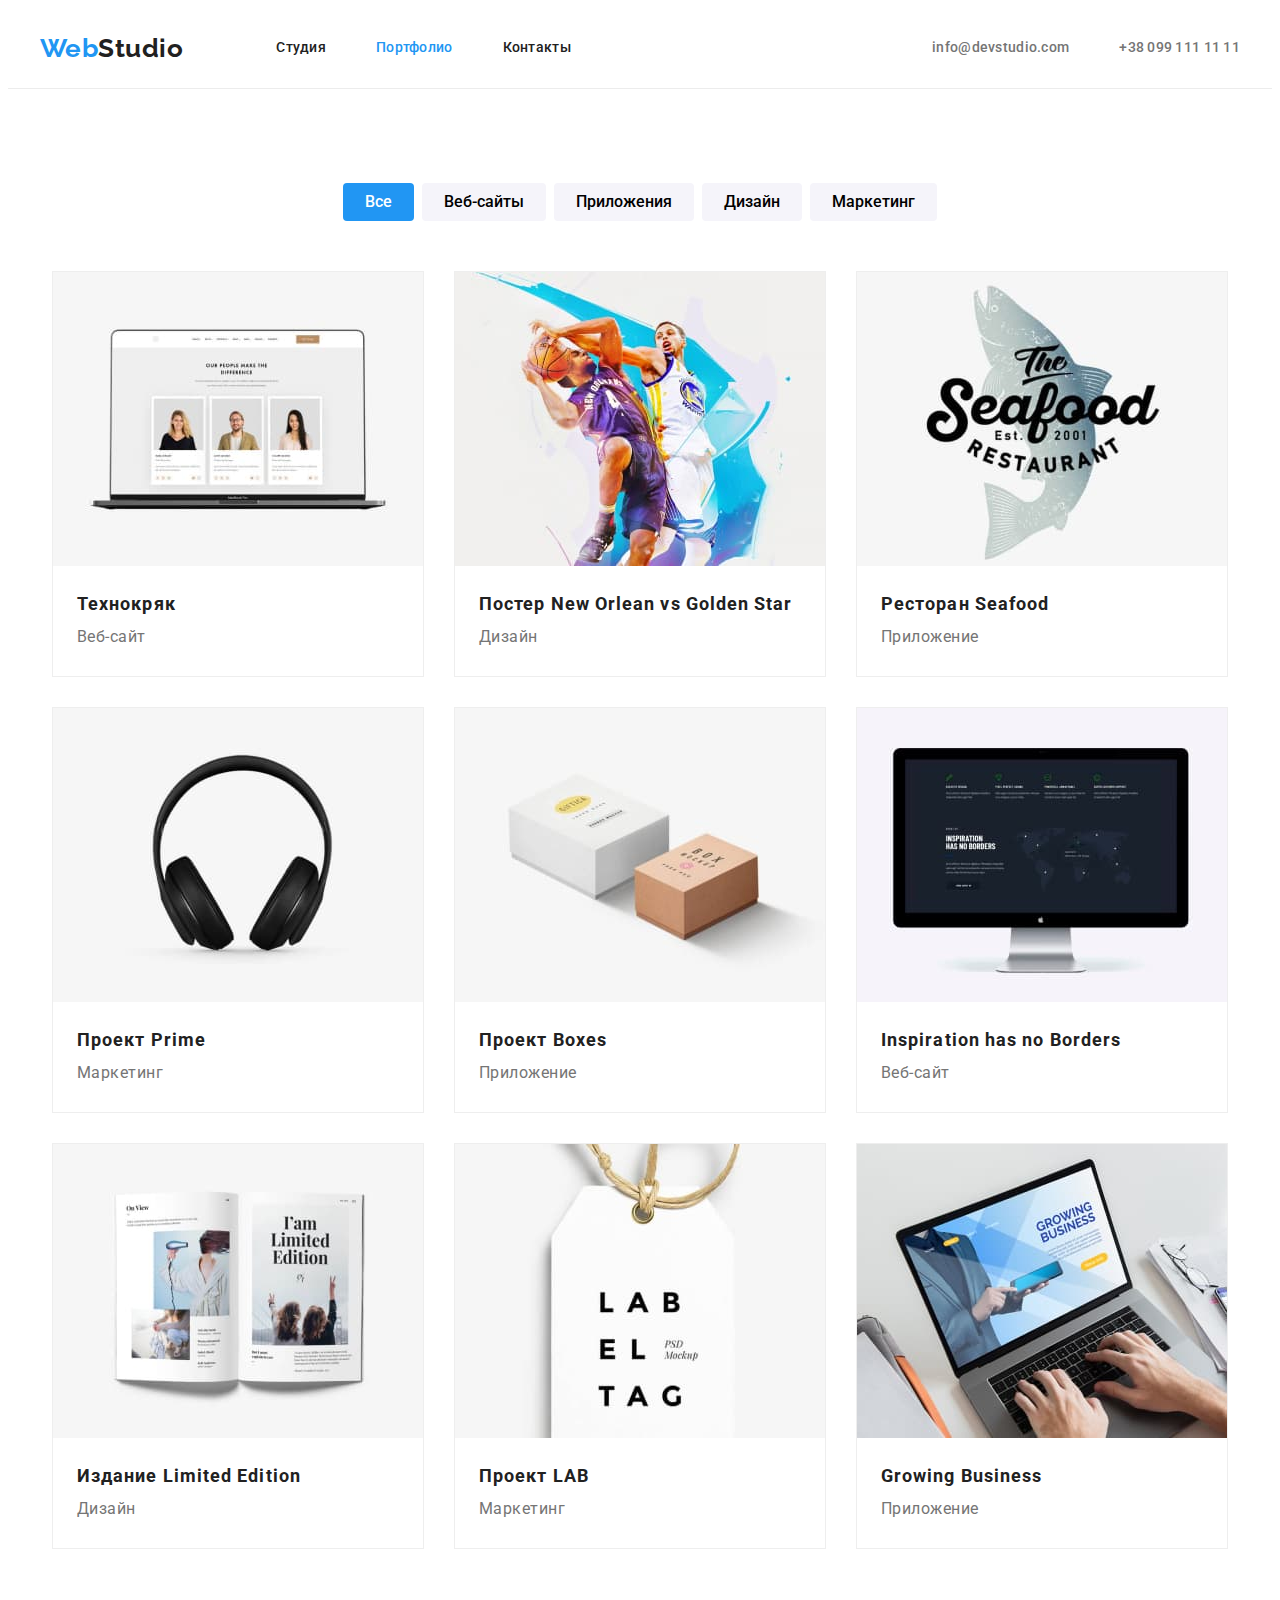
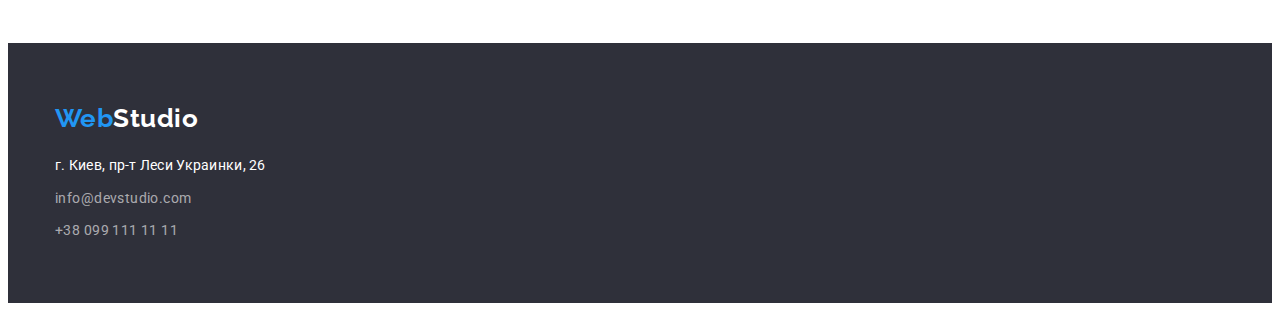
==== portfolio.html @ 53c99094 "Initial commit" ====
<!DOCTYPE html>
<html lang="ru">
  <head>
    <meta charset="UTF-8" />
    <meta http-equiv="X-UA-Compatible" content="IE=edge" />
    <meta name="viewport" content="width=device-width, initial-scale=1.0" />
    <title>Студия</title>
    <link rel="preconnect" href="https://fonts.googleapis.com" />
    <link rel="preconnect" href="https://fonts.gstatic.com" crossorigin />
    <link
      href="https://fonts.googleapis.com/css2?family=Raleway:wght@700&family=Roboto:wght@400;500;700;900&display=swap"
      rel="stylesheet"
    />
    <link
      rel="stylesheet"
      href="https://cdnjs.cloudflare.com/ajax/libs/modern-normalize/1.1.0/modern-normalize.min.css"
      integrity="sha512-wpPYUAdjBVSE4KJnH1VR1HeZfpl1ub8YT/NKx4PuQ5NmX2tKuGu6U/JRp5y+Y8XG2tV+wKQpNHVUX03MfMFn9Q=="
      crossorigin="anonymous"
      referrerpolicy="no-referrer"
    />
    <link rel="stylesheet" href="./css/styles.css" />
  </head>
  <!-- Body -->
  <body class="page">
    <header class="page-header">
      <div class="container">
        <nav>
          <a class="page-logo" href="index.html"> <span class="accent">Web</span>Studio </a>
          <ul class="link-list">
            <li class="item"><a class="link" href="./index.html">Студия</a></li>
            <li class="item"><a class="link current" href="./portfolio.html">Портфолио</a></li>
            <li class="item"><a class="link" href="">Контакты</a></li>
          </ul>
        </nav>
        <ul class="link-list">
          <li><a class="auth-nav" href="mailto:info@devstudio.com">info@devstudio.com</a></li>
          <li>
            <a class="auth-nav" href="tel:+380961111111">+38 099 111 11 11</a>
          </li>
        </ul>
      </div>
    </header>
    <main>
      <section class="section portfolio">
        <div class="container portfolio">
          <h1 class="portfolio-title">Наши работы</h1>
          <ul class="section-button">
            <li class="list-button">
              <button type="button" class="button current">Все</button>
            </li>
            <li class="list-button">
              <button type="button" class="button">Веб-сайты</button>
            </li>
            <li class="list-button">
              <button type="button" class="button">Приложения</button>
            </li>
            <li class="list-button">
              <button type="button" class="button">Дизайн</button>
            </li>
            <li class="list-button">
              <button type="button" class="button">Маркетинг</button>
            </li>
          </ul>

          <ul class="section-list">
            <li class="list-item">
              <img src="./images/portfolio_img/imgone.jpg" alt="Веб-сайт" width="370" />
              <div class="portfolio-link">
                <h2 class="title">Технокряк</h2>
                <p class="text">Веб-сайт</p>
              </div>
            </li>
            <li class="list-item">
              <img src="./images/portfolio_img/imgtwo.jpg" alt="Дизайн" width="370" />
              <div class="portfolio-link">
                <h2 class="title">Постер New Orlean vs Golden Star</h2>
                <p class="text">Дизайн</p>
              </div>
            </li>
            <li class="list-item">
              <img src="./images/portfolio_img/imgthree.jpg" alt="Приложение" width="370" />
              <div class="portfolio-link">
                <h2 class="title">Ресторан Seafood</h2>
                <p class="text">Приложение</p>
              </div>
            </li>
            <li class="list-item">
              <img src="./images/portfolio_img/imgfour.jpg" alt="Маркетинг" width="370" />
              <div class="portfolio-link">
                <h2 class="title">Проект Prime</h2>
                <p class="text">Маркетинг</p>
              </div>
            </li>
            <li class="list-item">
              <img src="./images/portfolio_img/imgfive.jpg" alt="Приложение" width="370" />
              <div class="portfolio-link">
                <h2 class="title">Проект Boxes</h2>
                <p class="text">Приложение</p>
              </div>
            </li>
            <li class="list-item">
              <img src="./images/portfolio_img/imgsix.jpg" alt="Веб-сайт" width="370" />
              <div class="portfolio-link">
                <h2 class="title">Inspiration has no Borders</h2>
                <p class="text">Веб-сайт</p>
              </div>
            </li>
            <li class="list-item">
              <img src="./images/portfolio_img/imgseven.jpg" alt="Дизайн" width="370" />
              <div class="portfolio-link">
                <h2 class="title">Издание Limited Edition</h2>
                <p class="text">Дизайн</p>
              </div>
            </li>
            <li class="list-item">
              <img src="./images/portfolio_img/imgeight.jpg" alt="Маркетинг" width="370" />
              <div class="portfolio-link">
                <h2 class="title">Проект LAB</h2>
                <p class="text">Маркетинг</p>
              </div>
            </li>
            <li class="list-item">
              <img src="./images/portfolio_img/imgnine.jpg" alt="Приложение" width="370" />
              <div class="portfolio-link">
                <h2 class="title">Growing Business</h2>
                <p class="text">Приложение</p>
              </div>
            </li>
          </ul>
        </div>
      </section>
    </main>
    <footer class="footer">
      <div class="container-footer">
        <a class="page-logo" href="index.html"> <span class="accent">Web</span>Studio </a>
        <address>
          <ul class="link-list">
            <li><a class="footer-link" href="#">г. Киев, пр-т Леси Украинки, 26</a></li>
            <li><a class="footer-nav" href="mailto:info@devstudio.com">info@devstudio.com</a></li>
            <li><a class="footer-nav" href="tel:+380961111111">+38 099 111 11 11</a></li>
          </ul>
        </address>
      </div>
    </footer>
  </body>
</html>
---- css/styles.css ----
:root {
  --primary-text-color: #757575;
  --title-text-color: #212121;
  --accent-color: #2196f3;
  --primary-white-color: #ffffff;
}

/* :any-link {
  text-decoration: none;
} */

/* Частковий ресет стилей браузера start */
ul {
  padding: 0;
  margin: 0;
  display: inline-block;
}
a {
  color: currentColor;
}

h1,
h2,
h4,
h5,
h6,
p {
  margin: 0;
  text-align: center;
}

/* Частковий ресет стилей браузера end */

/* logo */
.page-logo {
  display: inline-block;

  color: var(--title-text-color);
  font-family: Raleway, sans-serif;
  font-weight: 700;
  font-size: 26px;
  line-height: 1.19;
  text-decoration: none;

  padding: 0;
  margin-right: 93px;
}

.page-logo .accent {
  color: var(--accent-color);
}

.page-logo:hover,
.page-logo:focus {
  color: var(--accent-color);
}
nav {
  display: flex;
  align-items: center;
}

.page-header .link-list {
  align-items: center;
}

header .container {
  display: flex;
  align-items: center;
  width: 1200px;
}

/* site-nav */
.page-header .link-list {
  list-style: none;
  font-weight: 500;
  font-size: 14px;
  line-height: 1.14;
  letter-spacing: 0.02em;
  display: flex;
  gap: 50px;
  margin-left: auto;
}

.page-header {
  border-bottom: 1px solid #ececec;
}

header > nav > a {
  display: block;
  width: 49px;
}

.container .link,
.auth-nav {
  display: inline-block;
  padding: 32px 0;
}

.link,
.auth-nav {
  text-decoration: none;
}
.section-list {
  list-style: none;
}

.site-nav {
  color: var(--title-text-color);
}
.auth-nav {
  color: var(--primary-text-color);
  font-weight: 500;
  font-size: 14px;
  line-height: 1.14;
  letter-spacing: 0.02em;

  margin-left: auto;

  margin-left: auto;
  gap: 50px;
}
.link {
  color: var(--title-text-color);
  display: inline-block;
}

.link.current {
  color: var(--accent-color);
  display: inline-block;
}

.link:hover,
.link:focus {
  color: var(--accent-color);
}

.auth-nav:hover,
.auth-nav:focus {
  color: var(--accent-color);
}

/* body */

.page {
  box-sizing: border-box;
}

body {
  color: var(--primary-text-color);
  background-color: var(--primary-white-color);
  font-family: Roboto, sans-serif;
  letter-spacing: 0.03em;
  text-decoration: none;
}

.body {
  width: 1200px;
  margin: 0 auto;
  padding-left: 15px;
  padding-right: 15px;
}

.container {
  padding-left: 15px;
  padding-right: 15px;
  margin: 0 auto;

  width: 1200px;
}

/* hero */

.hero {
  background: rgba(47, 48, 58, 0.4);
  /* margin-left: auto;
  margin-right: auto; */
  text-align: center;
  background-image: -moz-element();
  padding-bottom: 94px;
  padding-bottom: 200px;
  padding-top: 200px;
}
.hero-title {
  color: var(--primary-white-color);
  font-weight: 900;
  font-size: 44px;
  line-height: 1.36;
  text-align: center;
  letter-spacing: 0.06em;
  text-transform: uppercase;
  margin-top: 0px;
  margin-bottom: 30px;
}
.hero-button {
  color: var(--primary-white-color);
  background-color: var(--accent-color);
  cursor: pointer;
  font-family: inherit;
  font-weight: 700;
  font-size: 16px;
  line-height: 1.87;
  border-radius: 4px;
  padding: 10px 32px;
  border-style: none;

  filter: drop-shadow(0px 4px 4px rgba(0, 0, 0, 0.25)) drop-shadow(0px 4px 4px rgba(0, 0, 0, 0.25));
}

.hero-button:hover,
.hero-button:focus {
  color: var(--title-text-color);
  background-color: #f5f4fa;
}

.container.div h3 {
  margin-bottom: 10px;
}

/* section */

.section {
  padding-top: 94px;
  padding-bottom: 94px;
  margin-left: auto;
  margin-right: auto;
}

.section.wwd {
  padding-top: 0;
}

img {
  display: block;
}

.title {
  color: var(--title-text-color);
  font-weight: 700;
  font-size: 18px;
  line-height: 2;
  letter-spacing: 0.06em;
}
.section-title {
  color: var(--title-text-color);
  font-weight: 700;
  font-size: 36px;
  line-height: 1.16;

  margin-bottom: 50px;
}
.title-list {
  color: var(--title-text-color);
  text-transform: uppercase;
  font-weight: 700;
  font-size: 14px;
  line-height: 1.14;
  letter-spacing: 0.03em;
}

.section {
  /* width: 1200px;
  align-items: center; */
}

.section-list .list {
  display: inline-block;

  color: var(--primary-text-color);
  font-weight: 400;
  font-size: 14px;
  line-height: 1.71;
  letter-spacing: 0.03em;
}
.section-list .text {
  color: var(--primary-text-color);
  font-weight: 400;
  font-size: 14px;
  line-height: 1.71;
  letter-spacing: 0.03em;
  text-align: left;
}

.container.div {
  margin-left: auto;
  margin-right: auto;
}

.container.div .section-list {
  display: flex;
  gap: 30px;
}

.section-list .list {
  width: 270px;

  margin-right: auto;
  margin-left: auto;
  align-items: center;
}

/* teem */
.section.teem {
  background-color: #f5f4fa;
  text-align: center;
  padding-bottom: 94px;
  padding-top: 94px;
}
.section-list.team {
  display: flex;
  justify-content: space-evenly;
  gap: 30px;
}

.teem-list {
  display: block;
  background-color: var(--primary-white-color);
  box-shadow: 0px 1px 3px rgba(0, 0, 0, 0.12), 0px 1px 1px rgba(0, 0, 0, 0.14),
    0px 2px 1px rgba(0, 0, 0, 0.2);
  border-radius: 0px 0px 4px 4px;
}
.teem-title {
  color: var(--title-text-color);
  font-weight: 500;
  font-size: 16px;
  line-height: 1.18;
  margin-top: 0;
}
.teem-text {
  font-weight: 400;
  font-size: 16px;
  line-height: calc(19 / 16);
  letter-spacing: 0.03em;
}

.teem-div {
  padding-top: 30px;
  padding-bottom: 30px;
}

/* container clients */

.clients {
  padding-top: 94px;
}

.clients-item {
  width: 170px;
  height: 92px;

  border: 1px solid #afb1b8;
  border-radius: 4px;
}

.clients-item:hover,
.clients-item:focus {
  border: 1px solid #2196f3;
  border-radius: 4px;
}

.container-clients {
  width: 1200px;
  height: 184px;
  display: inline;
}

.section-list.clients {
  display: flex;
  justify-content: space-evenly;
  padding-top: 0px;
}

.clients > .button {
  box-sizing: border-box;
}

/* footer */
.footer {
  background-color: #2f303a;
  padding-top: 60px;
  padding-bottom: 60px;
}

.footer .footer-link {
  color: var(--primary-white-color);
  font-size: 14px;
  line-height: 1.7;
}
.footer .footer-nav {
  color: #ffffff99;
  font-size: 14px;
  line-height: 1.7;
  letter-spacing: 0.03em;
}
.footer-nav:hover,
.footer-link:hover,
.footer-nav:focus,
.footer-link:focus {
  color: var(--accent-color);
}

.footer-link,
.footer-nav {
  text-decoration: none;
  font-style: normal;
  font-weight: 400;
  font-size: 14px;
  line-height: 1.14;
  letter-spacing: 0.02em;
}
.footer .page-logo {
  color: var(--primary-white-color);
  margin-bottom: 20px;
}
.footer .page-logo:hover {
  color: var(--accent-color);
}

.container-footer {
  width: 1170px;
  margin-left: auto;
  margin-right: auto;
}

.footer .link-list {
  list-style: none;
}

.footer li {
  margin-bottom: 9px;
}

.footer li:last-child {
  margin-bottom: 0;
}

/* button */
.button {
  background-color: #f5f4fa;
  font-family: inherit;
  font-weight: 500;
  font-size: 16px;
  line-height: 1.62;
  cursor: pointer;
  border-radius: 4px;
  padding: 6px 22px;
  border-style: none;
}
.button:hover,
.button:focus {
  color: var(--primary-white-color);
  background-color: var(--accent-color);

  box-shadow: 0px 3px 1px rgba(0, 0, 0, 0.1), 0px 1px 2px rgba(0, 0, 0, 0.08),
    0px 2px 2px rgba(0, 0, 0, 0.12);
  border-radius: 4px;
}

.button.current {
  color: var(--primary-white-color);
  background-color: var(--accent-color);
}

/* portfolio file */

.list-item .title {
  color: var(--title-text-color);
  font-weight: 700;
  font-size: 18px;
  line-height: 2;
  letter-spacing: 0.06em;
}
.list-item .text {
  color: var(--primary-text-color);
  font-weight: 400;
  font-size: 16px;
  line-height: 1.88;
  letter-spacing: 0.03em;
}
.portfolio-title {
  opacity: 0;
  width: 0;
  height: 0;
}

.section-list .list {
  margin-left: auto;
  margin-right: auto;
}

.section-list.button {
  margin-bottom: 50px;
}

.container.portfolio .section-list {
  display: flex;
  justify-content: center;
  gap: 8px;
}

.section.portfolio {
  margin-left: auto;
  margin-right: auto;

  display: block;
}

.portfolio-link {
  padding: 20px 24px;
}

.container.portfolio .title {
  text-align: left;
}

.container.portfolio .list-item {
  justify-content: space-between;

  width: 370px;
  height: 404px;
  left: 615px;
  top: 262px;

  background: #ffffff;
  border: 1px solid #eeeeee;
}
.container.portfolio .list-item:nth-child(3n) {
  margin-right: 0;
}

.container.portfolio .section-list {
  display: flex;
  flex-wrap: wrap;
  gap: 30px;
  justify-content: center;
}

.section-button {
  display: flex;
  flex-wrap: wrap;
  gap: 8px;
  margin-bottom: 50px;
  justify-content: center;
  list-style: none;
}

.container.portfolio .list-item:focus,
.container.portfolio .list-item:hover {
  background: #ffffff;
  border: 1px solid #eeeeee;
  box-shadow: 0px 1px 1px rgba(0, 0, 0, 0.12), 0px 4px 4px rgba(0, 0, 0, 0.06),
    1px 4px 6px rgba(0, 0, 0, 0.16);

  cursor: pointer;
}
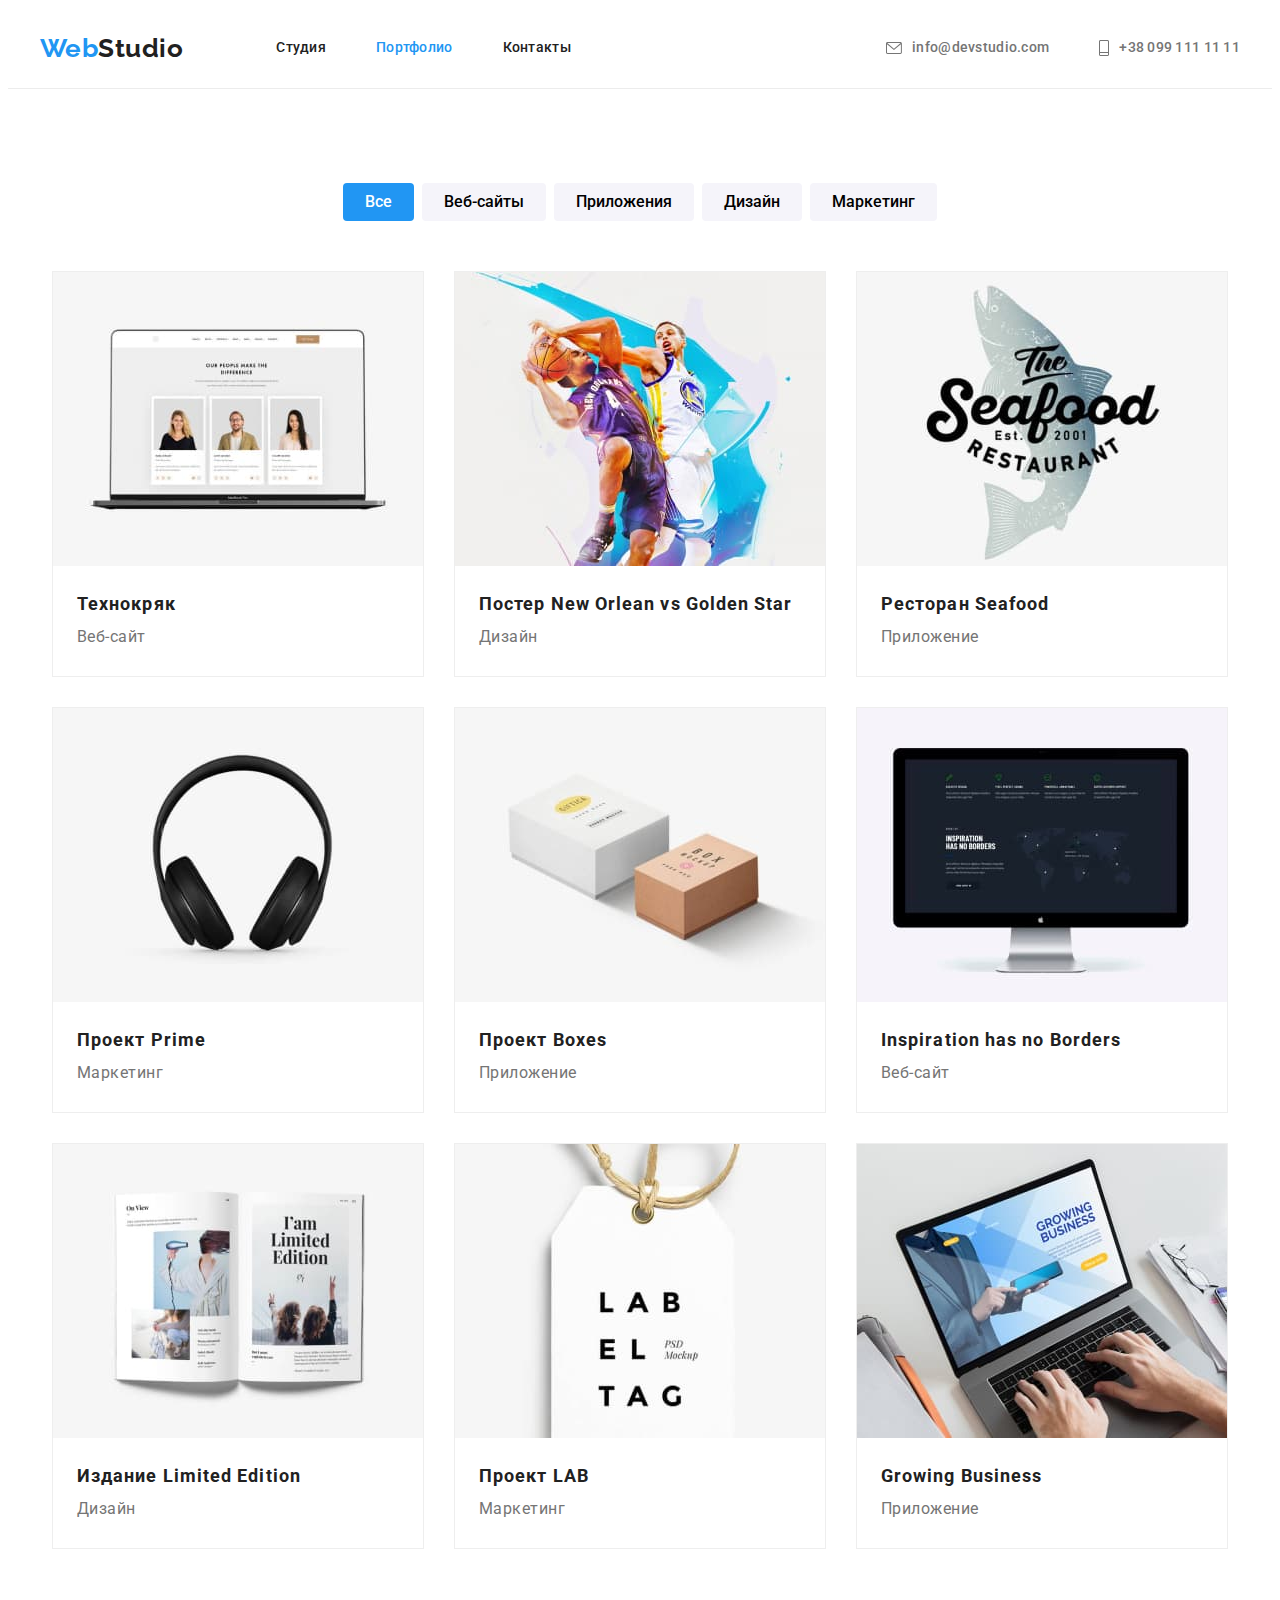
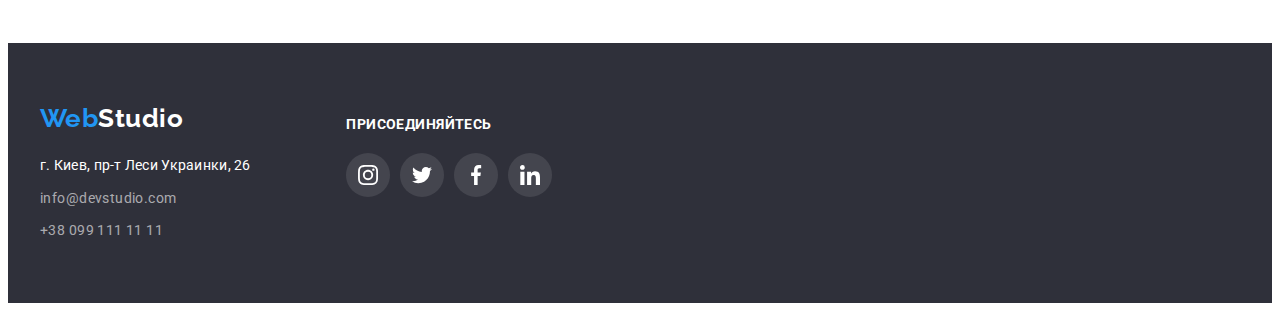
==== commit dbd4b01c: "update footer" ====
--- a/portfolio.html
+++ b/portfolio.html
@@ -21,6 +21,7 @@
     <link rel="stylesheet" href="./css/styles.css" />
   </head>
   <!-- Body -->
+
   <body class="page">
     <header class="page-header">
       <div class="container">
@@ -33,9 +34,19 @@
           </ul>
         </nav>
         <ul class="link-list">
-          <li><a class="auth-nav" href="mailto:info@devstudio.com">info@devstudio.com</a></li>
           <li>
-            <a class="auth-nav" href="tel:+380961111111">+38 099 111 11 11</a>
+            <a class="auth-nav" href="mailto:info@devstudio.com"
+              ><svg class="icon-nav" width="16" height="12">
+                <use class="envelope" href="./images/icons.svg#envelope"></use></svg
+              >info@devstudio.com</a
+            >
+          </li>
+          <li>
+            <a class="auth-nav" href="tel:+380961111111"
+              ><svg class="icon-nav" width="10" height="16">
+                <use href="./images/icons.svg#vector"></use></svg
+              >+38 099 111 11 11</a
+            >
           </li>
         </ul>
       </div>
@@ -132,14 +143,105 @@
     </main>
     <footer class="footer">
       <div class="container-footer">
-        <a class="page-logo" href="index.html"> <span class="accent">Web</span>Studio </a>
-        <address>
-          <ul class="link-list">
-            <li><a class="footer-link" href="#">г. Киев, пр-т Леси Украинки, 26</a></li>
-            <li><a class="footer-nav" href="mailto:info@devstudio.com">info@devstudio.com</a></li>
-            <li><a class="footer-nav" href="tel:+380961111111">+38 099 111 11 11</a></li>
-          </ul>
-        </address>
+        <div>
+          <a class="page-logo" href="index.html"> <span class="accent">Web</span>Studio </a>
+          <address>
+            <ul class="link-list">
+              <li><a class="footer-link" href="#">г. Киев, пр-т Леси Украинки, 26</a></li>
+              <li><a class="footer-nav" href="mailto:info@devstudio.com">info@devstudio.com</a></li>
+              <li><a class="footer-nav" href="tel:+380961111111">+38 099 111 11 11</a></li>
+            </ul>
+          </address>
+        </div>
+        <div class="socials">
+          <h3 class="footer-title">присоединяйтесь</h3>
+          <ul class="footer-social">
+            <li class="social-link">
+              <a
+                class="socials-link"
+                href=""
+                target="_blank"
+                rel="noopener noreferrer"
+                aria-label="twitter"
+              >
+                <svg
+                  class="social-icon"
+                  width="20"
+                  height="20"
+                  href=""
+                  target="_blank"
+                  rel="noopener noreferrer"
+                  aria-label="twitter"
+                >
+                  <use href="./images/icons.svg#instagram"></use>
+                </svg>
+              </a>
+            </li>
+            <li class="social-link">
+              <a
+                class="socials-link"
+                href=""
+                target="_blank"
+                rel="noopener noreferrer"
+                aria-label="twitter"
+              >
+                <svg
+                  class="social-icon"
+                  width="20"
+                  height="20"
+                  href=""
+                  target="_blank"
+                  rel="noopener noreferrer"
+                  aria-label="twitter"
+                >
+                  <use href="./images/icons.svg#twitter"></use>
+                </svg>
+              </a>
+            </li>
+            <li class="social-link">
+              <a
+                class="socials-link"
+                href=""
+                target="_blank"
+                rel="noopener noreferrer"
+                aria-label="twitter"
+              >
+                <svg
+                  class="social-icon"
+                  width="20"
+                  height="20"
+                  href=""
+                  target="_blank"
+                  rel="noopener noreferrer"
+                  aria-label="twitter"
+                >
+                  <use href="./images/icons.svg#facebook"></use>
+                </svg>
+              </a>
+            </li>
+            <li class="social-link">
+              <a
+                class="socials-link"
+                href=""
+                target="_blank"
+                rel="noopener noreferrer"
+                aria-label="twitter"
+              >
+                <svg
+                  class="social-icon"
+                  width="20"
+                  height="20"
+                  href=""
+                  target="_blank"
+                  rel="noopener noreferrer"
+                  aria-label="twitter"
+                >
+                  <use href="./images/icons.svg#linkedin"></use>
+                </svg>
+              </a>
+            </li>
+          </ul>
+        </div>
       </div>
     </footer>
   </body>
--- a/css/styles.css
+++ b/css/styles.css
@@ -108,16 +108,18 @@
   color: var(--title-text-color);
 }
 .auth-nav {
+  display: flex;
   color: var(--primary-text-color);
   font-weight: 500;
   font-size: 14px;
   line-height: 1.14;
   letter-spacing: 0.02em;
-
-  margin-left: auto;
-
-  margin-left: auto;
-  gap: 50px;
+  align-items: center;
+
+  margin-left: auto;
+
+  margin-left: auto;
+  gap: 10px;
 }
 .link {
   color: var(--title-text-color);
@@ -154,32 +156,43 @@
 }
 
 .body {
-  width: 1200px;
   margin: 0 auto;
   padding-left: 15px;
   padding-right: 15px;
 }
 
 .container {
+  width: 1200px;
   padding-left: 15px;
   padding-right: 15px;
   margin: 0 auto;
-
-  width: 1200px;
 }
 
 /* hero */
 
 .hero {
-  background: rgba(47, 48, 58, 0.4);
-  /* margin-left: auto;
-  margin-right: auto; */
+  max-width: 1600px;
+  height: 600px;
+
   text-align: center;
-  background-image: -moz-element();
-  padding-bottom: 94px;
+
+  margin-left: auto;
+  margin-right: auto;
+
   padding-bottom: 200px;
   padding-top: 200px;
-}
+  background: #c4c4c4;
+  border: 1px solid #000000;
+  filter: drop-shadow(0px 4px 4px rgba(0, 0, 0, 0.25)) drop-shadow(0px 4px 4px rgba(0, 0, 0, 0.25));
+
+  background-image: linear-gradient(to right, rgba(47, 48, 58, 0.4), rgba(47, 48, 58, 0.4)),
+    url(../images/hero-bg/hero-bg.jpg);
+
+  background-repeat: no-repeat;
+  background-position: center;
+  background-size: cover;
+}
+
 .hero-title {
   color: var(--primary-white-color);
   font-weight: 900;
@@ -330,6 +343,8 @@
   font-size: 16px;
   line-height: calc(19 / 16);
   letter-spacing: 0.03em;
+
+  margin-bottom: 16px;
 }
 
 .teem-div {
@@ -371,6 +386,33 @@
 
 .clients > .button {
   box-sizing: border-box;
+}
+
+.clients-list {
+  display: flex;
+  list-style: none;
+
+  align-items: center;
+  justify-content: center;
+
+  gap: 30px;
+}
+
+.clients-link {
+  display: flex;
+  align-items: center;
+  justify-content: center;
+
+  width: 170px;
+  height: 92px;
+}
+
+.svg-logo {
+  fill: #afb1b8;
+}
+.clients-link:hover .svg-logo,
+.clients-link:focus .svg-logo {
+  fill: var(--accent-color);
 }
 
 /* footer */
@@ -411,14 +453,19 @@
   color: var(--primary-white-color);
   margin-bottom: 20px;
 }
-.footer .page-logo:hover {
+.footer .page-logo:hover,
+.footer .page-logo:focus {
   color: var(--accent-color);
 }
 
 .container-footer {
-  width: 1170px;
+  display: flex;
+
+  width: 1200px;
   margin-left: auto;
   margin-right: auto;
+
+  gap: 70px;
 }
 
 .footer .link-list {
@@ -431,6 +478,25 @@
 
 .footer li:last-child {
   margin-bottom: 0;
+}
+
+.footer-title {
+  font-size: 14px;
+  line-height: 1.14;
+  letter-spacing: 0.03em;
+  text-transform: uppercase;
+  color: var(--primary-white-color);
+
+  margin-bottom: 20px;
+  text-align: start;
+}
+
+.social-list {
+  list-style: none;
+}
+
+.footer .socials {
+  text-align: center;
 }
 
 /* button */
@@ -523,6 +589,7 @@
   background: #ffffff;
   border: 1px solid #eeeeee;
 }
+
 .container.portfolio .list-item:nth-child(3n) {
   margin-right: 0;
 }
@@ -545,10 +612,103 @@
 
 .container.portfolio .list-item:focus,
 .container.portfolio .list-item:hover {
-  background: #ffffff;
-  border: 1px solid #eeeeee;
   box-shadow: 0px 1px 1px rgba(0, 0, 0, 0.12), 0px 4px 4px rgba(0, 0, 0, 0.06),
     1px 4px 6px rgba(0, 0, 0, 0.16);
 
   cursor: pointer;
 }
+
+/* SVG */
+
+.social-icon {
+  fill: #afb1b8;
+}
+
+.social-icon:hover,
+.social-icon:focus {
+  fill: var(--primary-white-color);
+}
+
+.section.teem .socials-list {
+  display: flex;
+  align-items: center;
+  justify-content: center;
+  gap: 10px;
+}
+
+.social-link {
+  list-style: none;
+}
+
+.socials-link {
+  display: flex;
+  display: flex;
+  align-items: center;
+  justify-content: center;
+  width: 44px;
+  height: 44px;
+
+  border-radius: 50%;
+}
+
+.socials-link:hover .social-icon,
+.socials-link:focus .social-icon {
+  fill: var(--primary-white-color);
+  background-color: var(--accent-color);
+}
+
+.icon-nav {
+  top: 3px;
+  fill: currentColor;
+  justify-content: center;
+  align-items: center;
+
+  justify-content: center;
+}
+
+.icon-nav:hover {
+  fill: var(--accent-color);
+}
+
+.div-icon {
+  display: flex;
+  align-items: center;
+  justify-content: center;
+
+  width: 270px;
+  height: 120px;
+
+  padding: 25 100;
+
+  background-color: #f5f4fa;
+  border-radius: 4px;
+}
+
+.footer-social {
+  display: flex;
+  justify-content: flex-start;
+  list-style: none;
+  border-radius: 50%;
+  gap: 10px;
+}
+
+.footer .socials-link {
+  width: 44px;
+  height: 44px;
+  border-radius: 50%;
+  background: rgba(255, 255, 255, 0.1);
+  gap: 10px;
+}
+
+.socials-link:hover,
+.socials-link:focus {
+  background-color: var(--accent-color);
+}
+
+.footer .social-link {
+  display: flex;
+}
+
+.footer .social-icon {
+  fill: var(--primary-white-color);
+}
